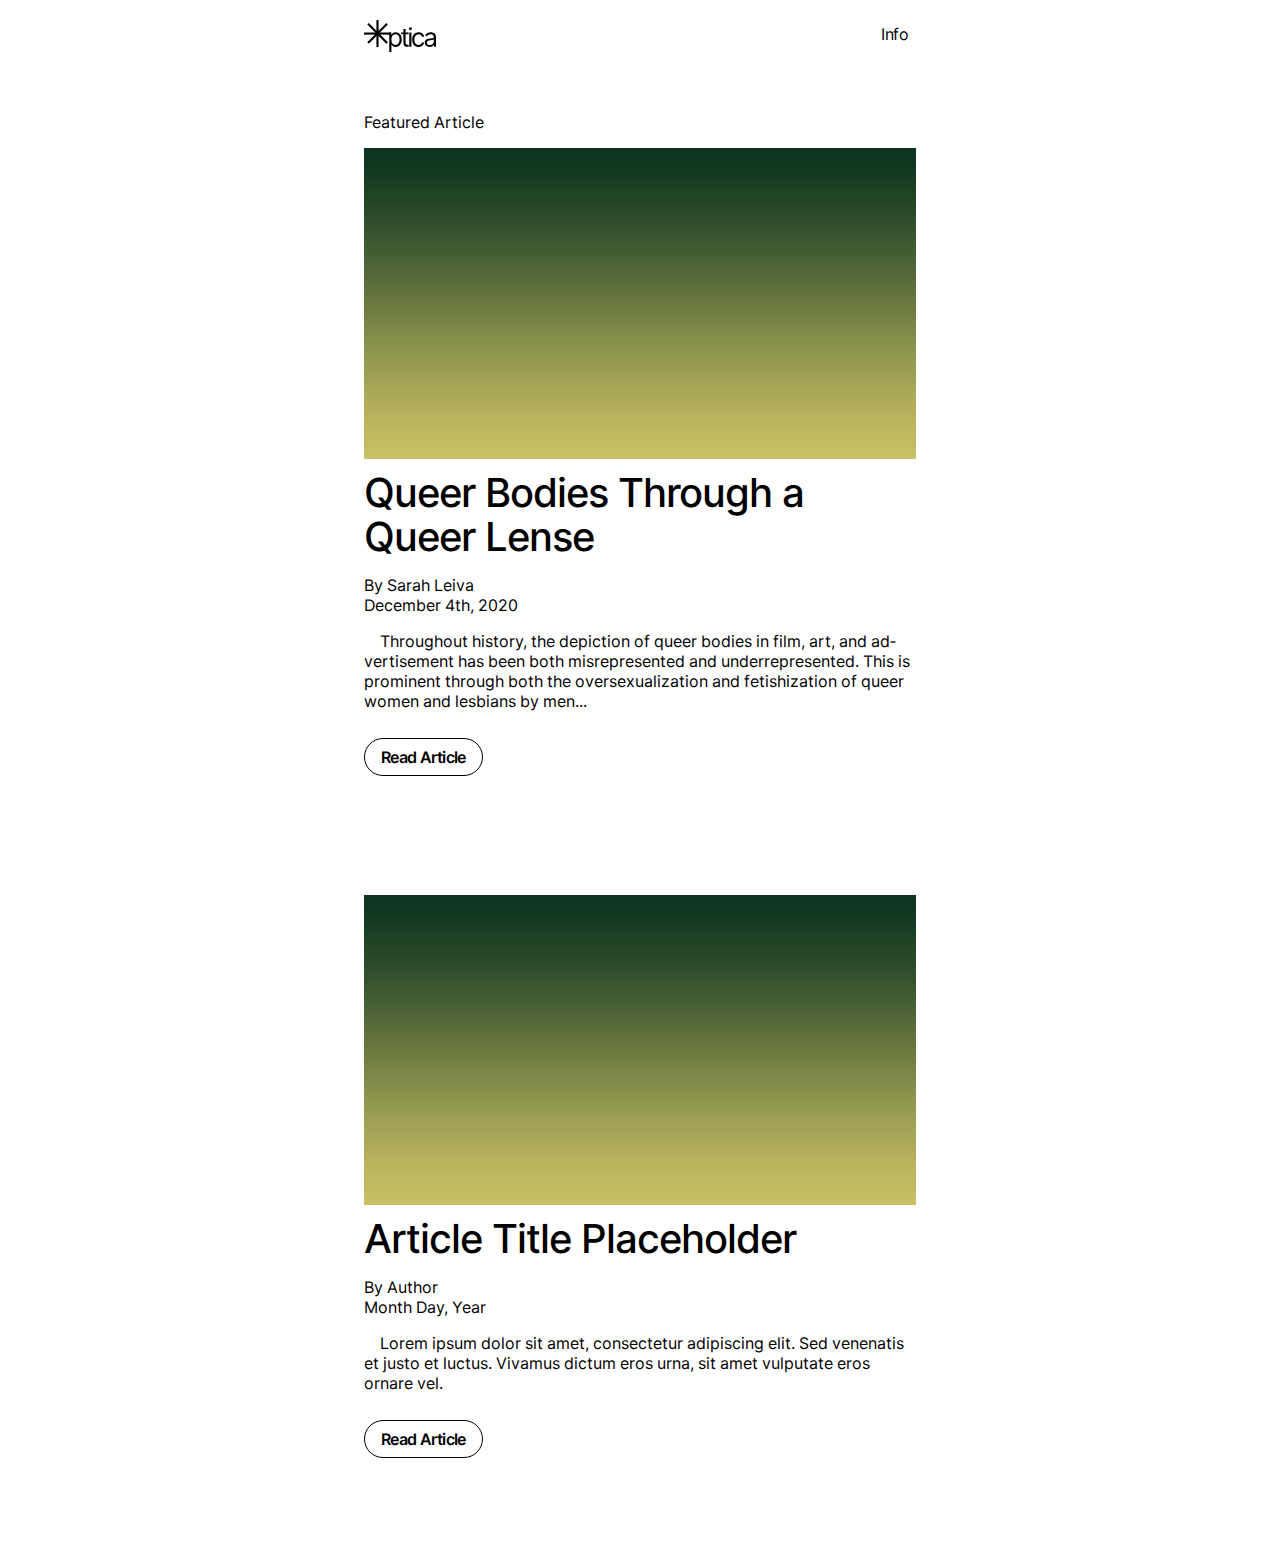
==== index.html @ 5727bd70 "Add files via upload" ====
<!DOCTYPE html>
<html lang="en" dir="ltr">
  <head>
    <meta name="viewport" content="width=device-width, initial-scale=1.0, maximum-scale=1.0, user-scalable=no">
    <title></title>
    <link rel="stylesheet" href="style.css">
  </head>
  <body>
    <center>
    <div class="websiteContainer">
      <div class="websiteBodyContainer">
        <div class="topNaviagationBarContainer">
          <object type="image/svg+xml" data="logos/OpticaLogo.svg" class="logo" onclick="location='index.html'"></object>
          <p class="headerTextButton">Info</p>
        </div>

        <div class="contentPositioning">
          <div class="contentContainer">
            <p class="contentContainerCreator">Featured Article</p>
            <img src="imagePlaceholder.jpg" alt="" class="contentCoverImage">
            <p class="contentContainerTitle">Queer Bodies Through a Queer Lense</p>
            <p class="contentContainerCreator">By Sarah Leiva <br>December 4th, 2020</p>
            <p class="contentContainerDescription">&emsp;Throughout history, the depiction of queer bodies in film, art, and advertisement has been both misrepresented and underrepresented. This is prominent through both the oversexualization and fetishization of queer women and lesbians by men...</p>
            <div class="buttonsContainer">
              <a href='Queer-Bodies-Through-a-Queer-Lense-by-Sarah-Leiva.html' class="buttonUnitContainer">Read Article</a>
            </div>
          </div>
        </div>

        <div class="contentPositioning">
          <div class="contentContainer">
            <img src="imagePlaceholder.jpg" alt="" class="contentCoverImage">
            <p class="contentContainerTitle">Article Title Placeholder</p>
            <p class="contentContainerCreator">By Author <br>Month Day, Year</p>
            <p class="contentContainerDescription">&emsp;Lorem ipsum dolor sit amet, consectetur adipiscing elit. Sed venenatis et justo et luctus. Vivamus dictum eros urna, sit amet vulputate eros ornare vel.</p>
            <div class="buttonsContainer">
              <a href='#' class="buttonUnitContainer">Read Article</a>
            </div>
          </div>
        </div>

    </div>


    </div>
  </body>
</html>
---- style.css ----
@font-face {
  src: url("fonts/Inter-Bold.otf");
  font-family: Inter-Bold;
}

@font-face {
  src: url("fonts/Inter-SemiBold.otf");
  font-family: Inter-SemiBold;
}

@font-face {
  src: url("fonts/Inter-Medium.otf");
  font-family: Inter-Medium;
}

@font-face {
  src: url("fonts/Inter-Regular.otf");
  font-family: Inter-Regular;
}

body {
  margin: 0;
  padding: 0;
}

p {
  -webkit-hyphens: auto;
  -ms-hyphens: auto;
  hyphens: auto;
}

.topNaviagationBarContainer {
  width: 100%;
  position: sticky;
  top: 0px;
  height: 72px;
  background-color: white;

}

.logo {
  padding-top: 20px;
  width: 72px;


}

.headerTextButton {
  cursor: pointer;
  float: right;
  font-family: Inter-Regular;
  font-size: 16px;
  letter-spacing: -0.6px;
  padding-top: 8px;
  padding-right: 8px;
}

.websiteContainer {
  width: 100%;
  max-width: 600px;
  text-align: left;
}

.websiteBodyContainer {
  padding-left: 24px;
  padding-right: 24px;
}

.contentPositioning {
  padding-top: 24px;
  padding-bottom: 64px;
}

.contentContainer {
  height: auto;
  display: block;
}

.contentCoverImage {
  width: 100%;
}

.contentContainerTitle {
  font-family: Inter-Medium;
  font-size: 40px;
  letter-spacing: -1px;
  margin: 0;
  padding-top: 8px;
  line-height: 44px;
}

.contentContainerCreator {
  font-family: Inter-Regular;

}

.contentContainerDescription {
  font-family: Inter-Regular;
  padding-bottom: 20px;

}

.buttonsContainer {
  padding-bottom: 40px;
}

.buttonUnitContainer {
  border: 1px solid black;
  border-radius: 100px;
  padding-left:16px;
  padding-right:16px;
  padding-top: 8px;
  padding-bottom: 8px;
  text-decoration: none;
  font-size: 16px;
  font-family: Inter-Semibold;
  letter-spacing: -0.6px;
  color: black;
  text-align: left;
}

.buttonUnitContainer:hover {
  color: white;
  background-color: black;
}

.articlePageTitle {
  margin: 0;
  font-size: 56px;
  font-family: Inter-Semibold;
  letter-spacing: -3px;
  padding-top: 8px;
  padding-bottom: 8px;
  line-height: 60px;
}

.articlePageAuthor {
  font-family: Inter-Regular;
  padding-bottom: 16px;
}

.articlePageBody {
  font-family: Inter-Regular;
  font-size: 16px;
  line-height: 24px;
  padding-bottom: 64px;
}

@media screen and (max-width: 600px) {
  .contentContainer {
    border-left: 0px solid black;
    border-right: 0px solid black;
  }
}
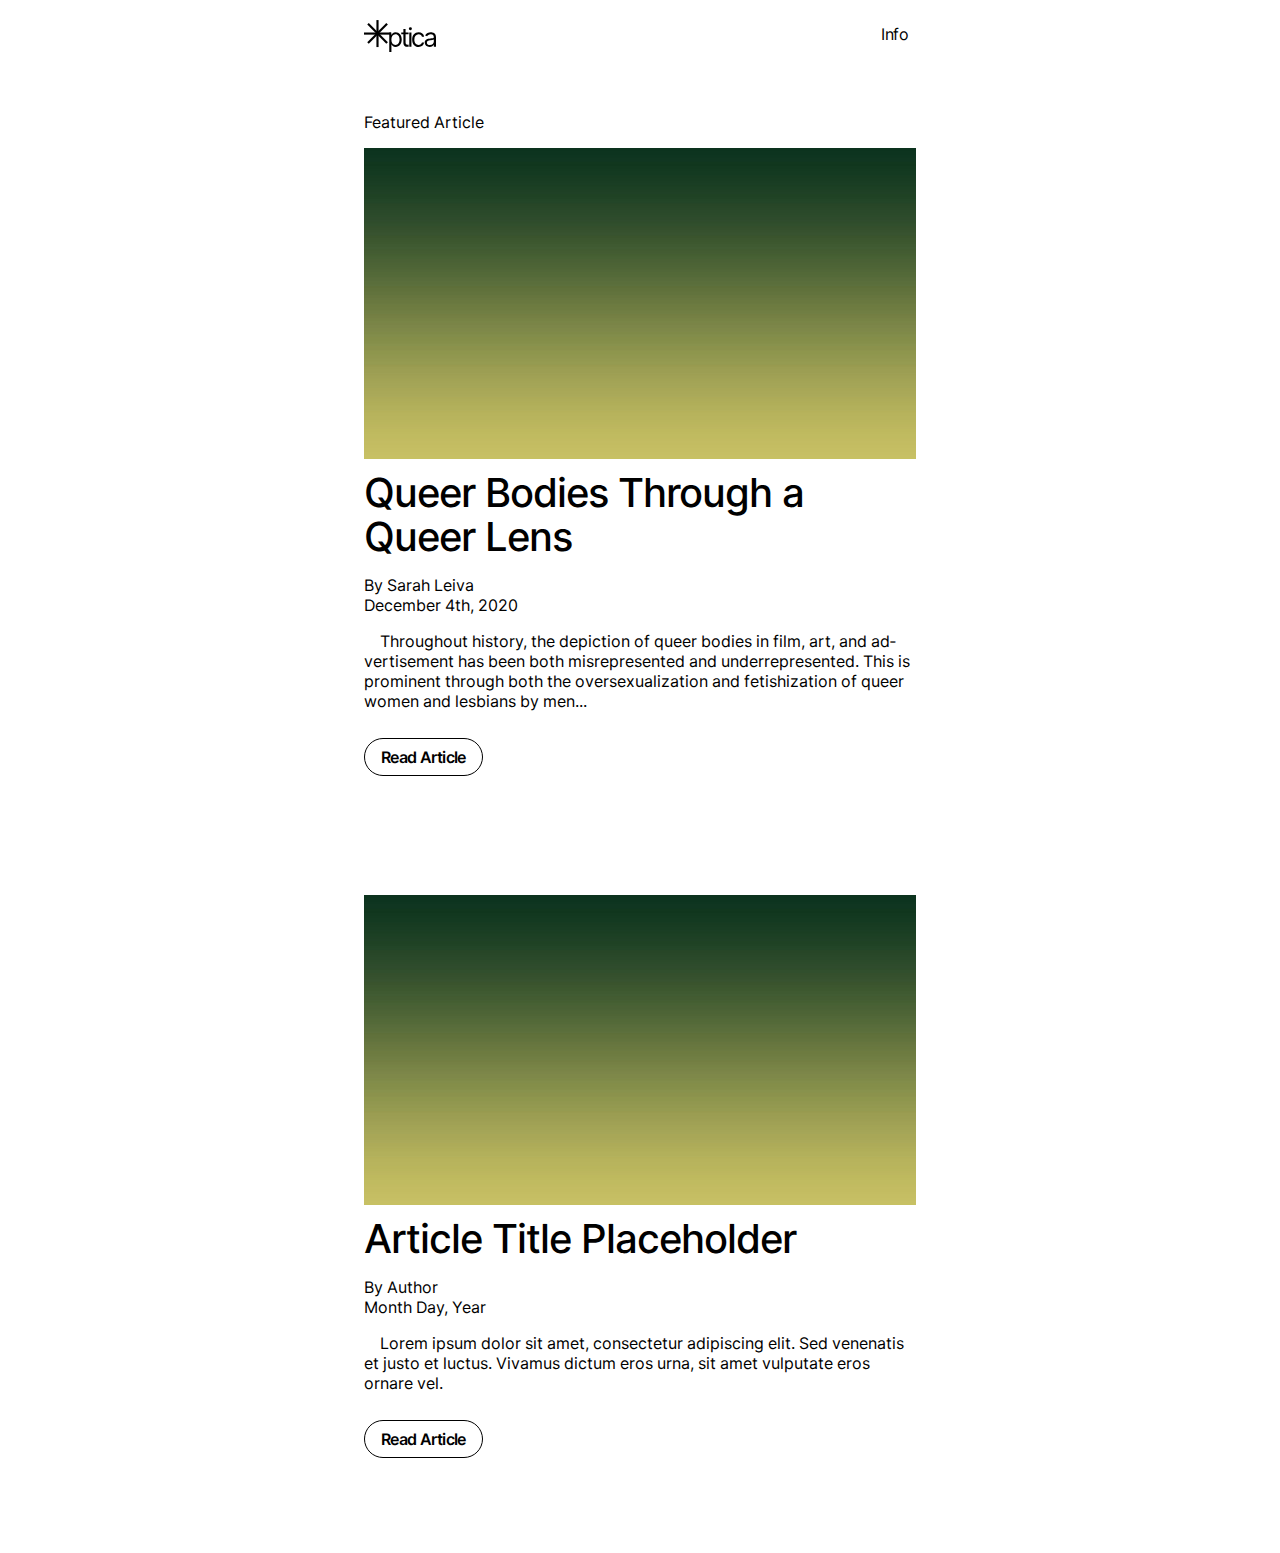
==== commit f94d1f8a: "Add files via upload" ====
--- a/index.html
+++ b/index.html
@@ -18,7 +18,7 @@
           <div class="contentContainer">
             <p class="contentContainerCreator">Featured Article</p>
             <img src="imagePlaceholder.jpg" alt="" class="contentCoverImage">
-            <p class="contentContainerTitle">Queer Bodies Through a Queer Lense</p>
+            <p class="contentContainerTitle">Queer Bodies Through a Queer Lens</p>
             <p class="contentContainerCreator">By Sarah Leiva <br>December 4th, 2020</p>
             <p class="contentContainerDescription">&emsp;Throughout history, the depiction of queer bodies in film, art, and advertisement has been both misrepresented and underrepresented. This is prominent through both the oversexualization and fetishization of queer women and lesbians by men...</p>
             <div class="buttonsContainer">
--- a/style.css
+++ b/style.css
@@ -127,7 +127,7 @@
 .articlePageTitle {
   margin: 0;
   font-size: 56px;
-  font-family: Inter-Semibold;
+  font-family: Inter-Medium;
   letter-spacing: -3px;
   padding-top: 8px;
   padding-bottom: 8px;
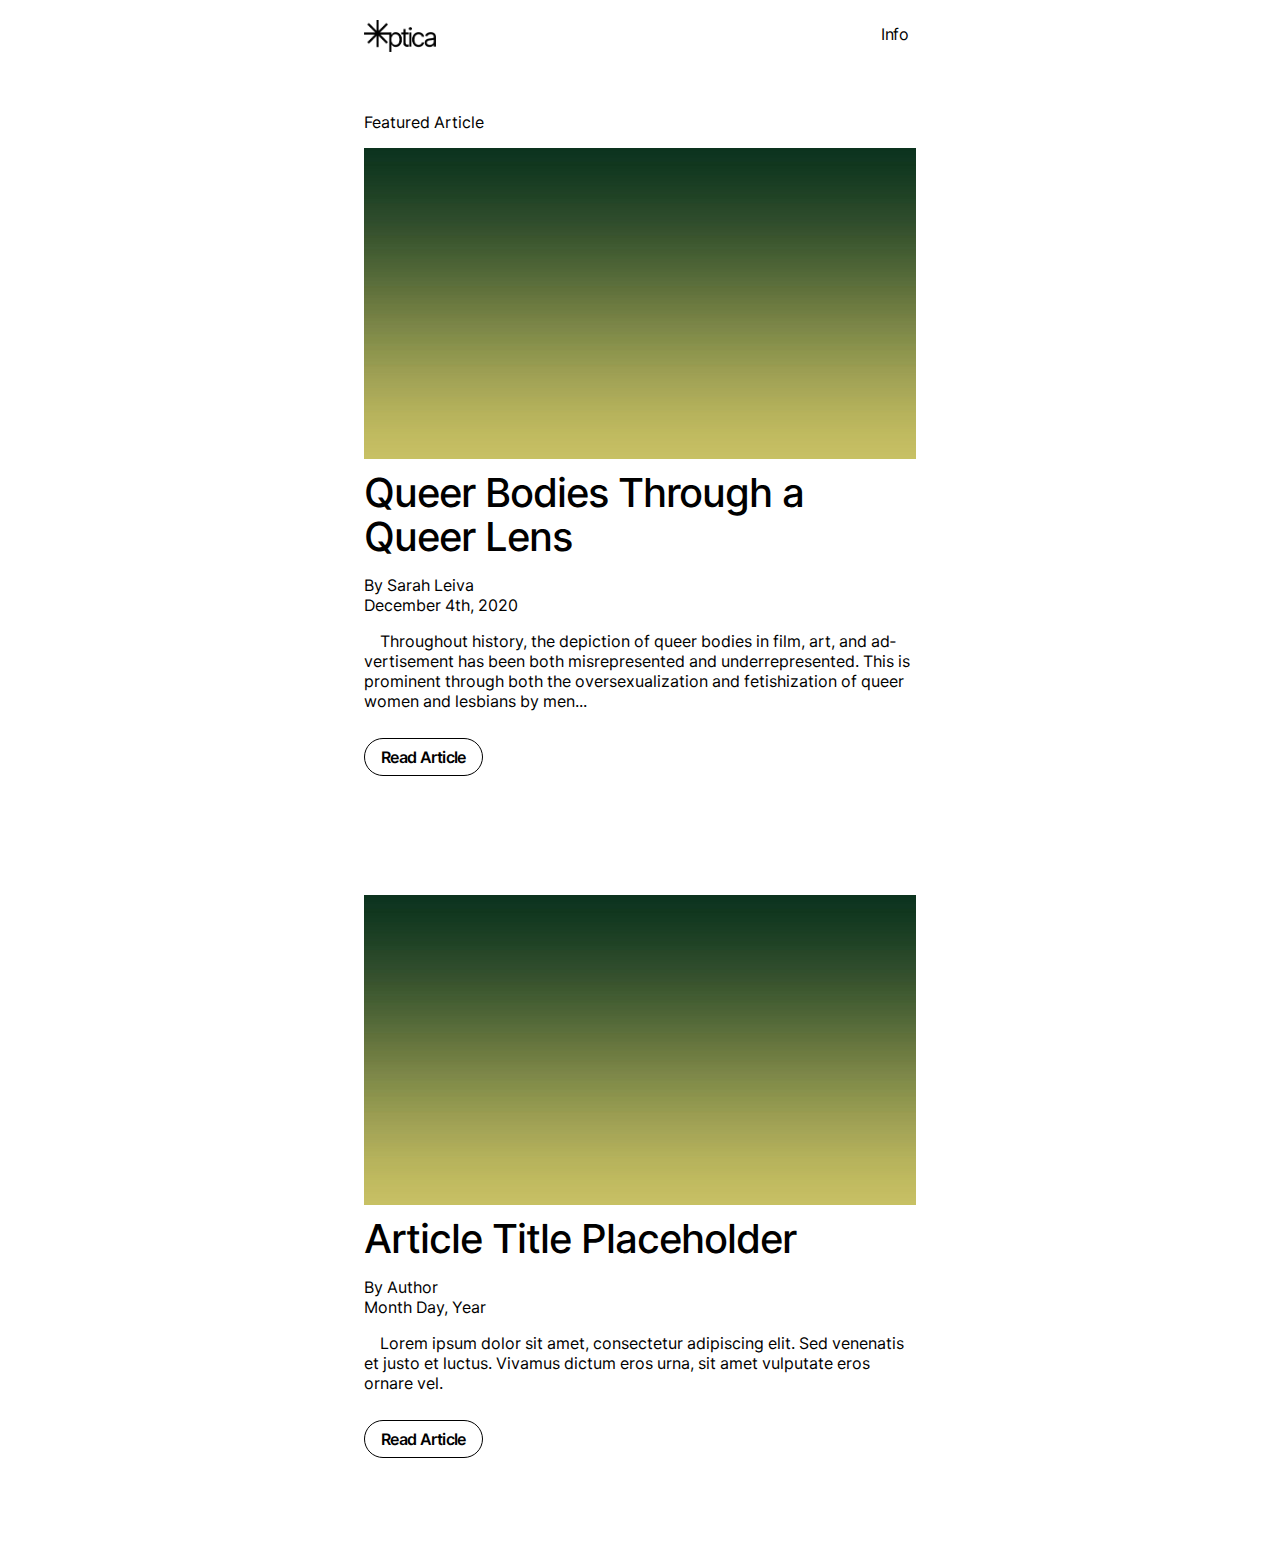
==== commit 3a1bebcd: "Add files via upload" ====
--- a/index.html
+++ b/index.html
@@ -10,7 +10,7 @@
     <div class="websiteContainer">
       <div class="websiteBodyContainer">
         <div class="topNaviagationBarContainer">
-          <object type="image/svg+xml" data="logos/OpticaLogo.svg" class="logo" onclick="location='index.html'"></object>
+          <img src="logos/OpticaLogo.png" alt="" class="logo" onclick="location='index.html'">
           <p class="headerTextButton">Info</p>
         </div>
 
--- a/style.css
+++ b/style.css
@@ -41,7 +41,7 @@
 .logo {
   padding-top: 20px;
   width: 72px;
-
+  cursor: pointer;
 
 }
 
@@ -53,6 +53,7 @@
   letter-spacing: -0.6px;
   padding-top: 8px;
   padding-right: 8px;
+  display: inline-block;
 }
 
 .websiteContainer {
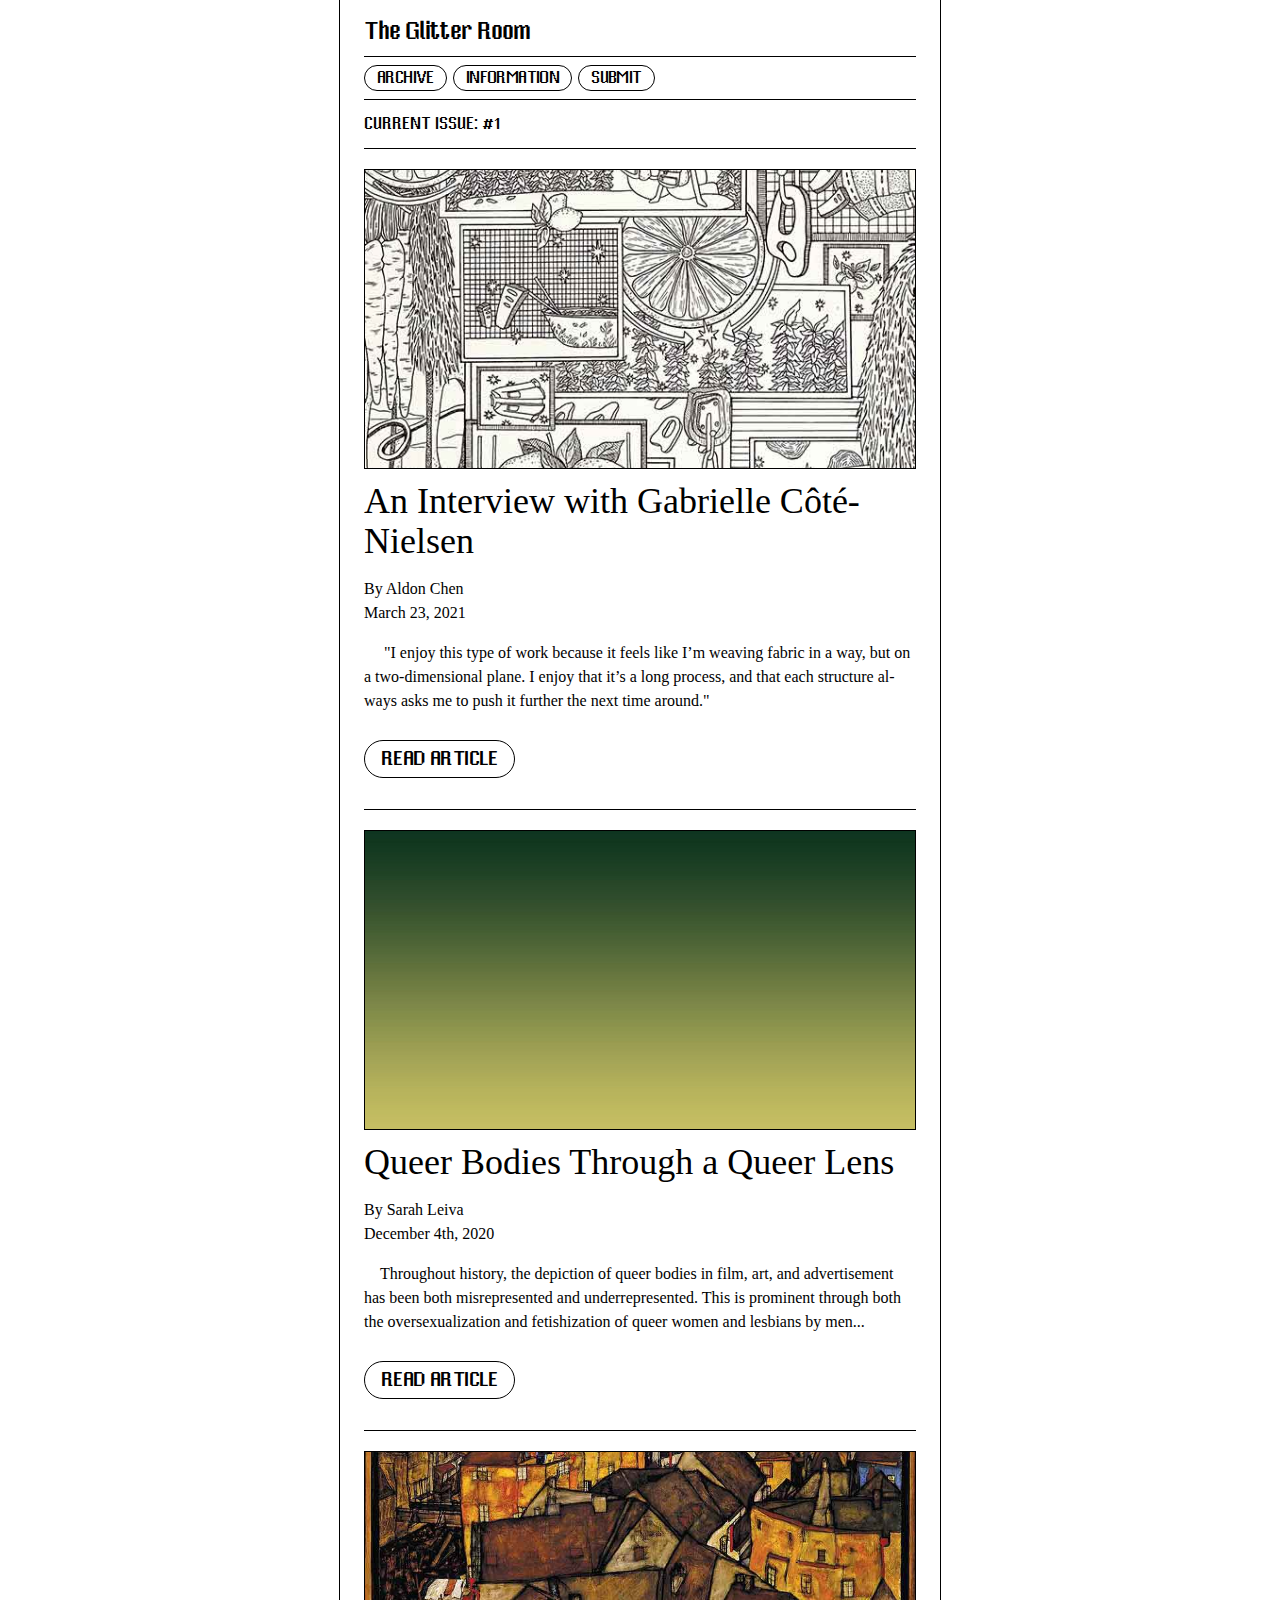
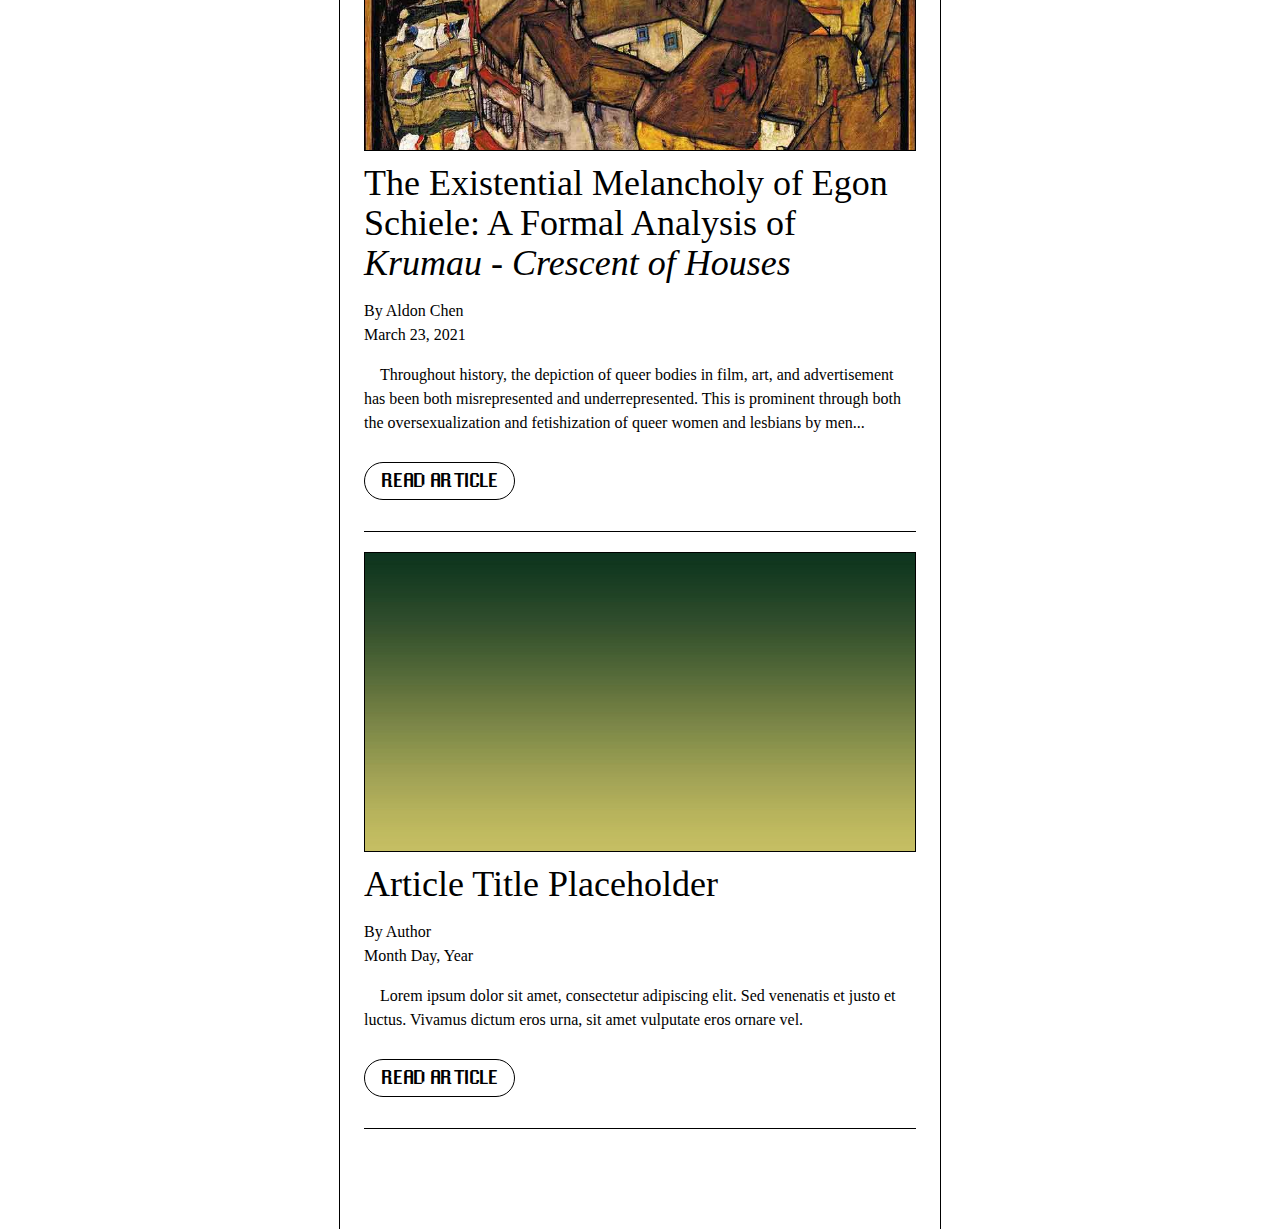
==== commit 8d30e113: "Add files via upload" ====
--- a/index.html
+++ b/index.html
@@ -9,35 +9,66 @@
     <center>
     <div class="websiteContainer">
       <div class="websiteBodyContainer">
-        <div class="topNaviagationBarContainer">
-          <img src="logos/OpticaLogo.png" alt="" class="logo" onclick="location='index.html'">
-          <p class="headerTextButton">Info</p>
+        <div class="topHeaderBarContainer">
+          <a class="logoLetterType" href="index.html">The Glitter Room</a>
+        </div>
+        <div class="topNavigationBarContainer">
+              <a class="topNavigationTextButton" href="index.html">ARCHIVE</a>
+              <a class="topNavigationTextButton" href="index.html">INFORMATION</a>
+              <a class="topNavigationTextButton" href="index.html">SUBMIT</a>
         </div>
 
         <div class="contentPositioning">
+          <div class="topIssueIndicator">
+            <p>CURRENT ISSUE: #1</p>
+          </div>
+
           <div class="contentContainer">
-            <p class="contentContainerCreator">Featured Article</p>
+            <img src="Issues/1/Aldon Chen, Interview with Gabrielle Cote Nielson/cover.jpg" alt="" class="contentCoverImage">
+            <p class="contentContainerTitle">An Interview with Gabrielle Côté-Nielsen</p>
+            <p class="contentContainerCreator">By Aldon Chen<br>March 23, 2021</p>
+            <p class="contentContainerDescription">
+              &emsp;
+              "I enjoy this type of work
+because it feels like I’m weaving fabric in a way, but on a two-dimensional plane. I
+enjoy that it’s a long process, and that each structure always asks me to push it
+further the next time around."
+
+            </p>
+            <div class="buttonsContainer">
+              <a href='Queer-Bodies-Through-a-Queer-Lense-by-Sarah-Leiva.html' class="buttonUnitContainer">READ ARTICLE</a>
+            </div>
+          </div>
+
+          <div class="contentContainer">
             <img src="imagePlaceholder.jpg" alt="" class="contentCoverImage">
             <p class="contentContainerTitle">Queer Bodies Through a Queer Lens</p>
             <p class="contentContainerCreator">By Sarah Leiva <br>December 4th, 2020</p>
             <p class="contentContainerDescription">&emsp;Throughout history, the depiction of queer bodies in film, art, and advertisement has been both misrepresented and underrepresented. This is prominent through both the oversexualization and fetishization of queer women and lesbians by men...</p>
             <div class="buttonsContainer">
-              <a href='Queer-Bodies-Through-a-Queer-Lense-by-Sarah-Leiva.html' class="buttonUnitContainer">Read Article</a>
+              <a href='Queer-Bodies-Through-a-Queer-Lense-by-Sarah-Leiva.html' class="buttonUnitContainer">READ ARTICLE</a>
             </div>
           </div>
-        </div>
 
-        <div class="contentPositioning">
+          <div class="contentContainer">
+            <img src="Issues/1/Aldon Chen, The Existential Melanchoy of Egon Schiele/cover.jpg" alt="" class="contentCoverImage">
+            <p class="contentContainerTitle">The Existential Melancholy of Egon Schiele: A Formal Analysis of <i>Krumau - Crescent of Houses</i></p>
+            <p class="contentContainerCreator">By Aldon Chen<br>March 23, 2021</p>
+            <p class="contentContainerDescription">&emsp;Throughout history, the depiction of queer bodies in film, art, and advertisement has been both misrepresented and underrepresented. This is prominent through both the oversexualization and fetishization of queer women and lesbians by men...</p>
+            <div class="buttonsContainer">
+              <a href='Queer-Bodies-Through-a-Queer-Lense-by-Sarah-Leiva.html' class="buttonUnitContainer">READ ARTICLE</a>
+            </div>
+          </div>
+
           <div class="contentContainer">
             <img src="imagePlaceholder.jpg" alt="" class="contentCoverImage">
             <p class="contentContainerTitle">Article Title Placeholder</p>
             <p class="contentContainerCreator">By Author <br>Month Day, Year</p>
             <p class="contentContainerDescription">&emsp;Lorem ipsum dolor sit amet, consectetur adipiscing elit. Sed venenatis et justo et luctus. Vivamus dictum eros urna, sit amet vulputate eros ornare vel.</p>
             <div class="buttonsContainer">
-              <a href='#' class="buttonUnitContainer">Read Article</a>
+              <a href='#' class="buttonUnitContainer">READ ARTICLE</a>
             </div>
           </div>
-        </div>
 
     </div>
 
--- a/style.css
+++ b/style.css
@@ -16,6 +16,21 @@
 @font-face {
   src: url("fonts/Inter-Regular.otf");
   font-family: Inter-Regular;
+}
+
+@font-face {
+  src: url("fonts/Inter-Light.otf");
+  font-family: Inter-Light;
+}
+
+@font-face {
+  src: url("fonts/Mister Pixel Regular.otf");
+  font-family: MisterPixel
+}
+
+@font-face {
+  src: url("fonts/LiberationSerif-Regular");
+  font-family: LiberationSerif-Regular;
 }
 
 body {
@@ -29,37 +44,83 @@
   hyphens: auto;
 }
 
-.topNaviagationBarContainer {
+.topHeaderBarContainer {
   width: 100%;
   position: sticky;
   top: 0px;
-  height: 72px;
+  height: 56px;
   background-color: white;
-
-}
-
-.logo {
+  border-bottom: 1px solid black;
+  z-index: 2;
+}
+
+.topNavigationBarContainer {
+  width: 100%;
+  position: sticky;
+  top: 57px;
+  height: auto;
+  background-color: white;
+  border-bottom: 1px solid black;
+  z-index: 2;
+}
+
+.topIssueIndicator {
+  width: 100%;
+  position: sticky;
+  top: 57px;
+  height: 32px;
+  background-color: white;
+  border-bottom: 1px solid black;
+  font-family: MisterPixel;
+  z-index: 1;
+}
+
+
+.logoLetterType {
+  display: block;
+  position: static;
+  font-family: MisterPixel;
+  font-size: 24px;
+  letter-spacing: -1px;
   padding-top: 20px;
-  width: 72px;
+  width: auto;
   cursor: pointer;
-
-}
-
-.headerTextButton {
+  color: black;
+  text-decoration: none;
+
+}
+
+
+.topNavigationTextButton {
+  margin-top: 8px;
+  margin-bottom: 8px;
+  margin-right: 2px;
   cursor: pointer;
-  float: right;
-  font-family: Inter-Regular;
+  font-family: MisterPixel;
   font-size: 16px;
   letter-spacing: -0.6px;
-  padding-top: 8px;
-  padding-right: 8px;
+  padding-left: 12px;
+  padding-right: 12px;
+  padding-top: 4px;
+  padding-bottom: 4px;
   display: inline-block;
+  color: black;
+  border: 1px solid black;
+  border-radius: 100px;
+  text-decoration: none;
+}
+
+.topNavigationTextButton:hover {
+  color: white;
+  background-color: black;
 }
 
 .websiteContainer {
   width: 100%;
   max-width: 600px;
   text-align: left;
+  border-left: 1px solid black;
+  border-right: 1px solid black;
 }
 
 .websiteBodyContainer {
@@ -68,36 +129,45 @@
 }
 
 .contentPositioning {
-  padding-top: 24px;
-  padding-bottom: 64px;
+  padding-bottom: 100px;
 }
 
 .contentContainer {
+  padding-top: 20px;
   height: auto;
   display: block;
+  border-bottom: 1px solid black;
 }
 
 .contentCoverImage {
   width: 100%;
+  object-fit: cover;
+  height: 300px;
+  box-sizing: border-box;
+    -moz-box-sizing: border-box;
+    -webkit-box-sizing: border-box;
+    border: 1px solid black;
 }
 
 .contentContainerTitle {
-  font-family: Inter-Medium;
-  font-size: 40px;
-  letter-spacing: -1px;
+  font-family: LiberationSerif-Regular;
+  font-size: 36px;
+  letter-spacing: 0px;
   margin: 0;
   padding-top: 8px;
-  line-height: 44px;
+  line-height: 40px;
 }
 
 .contentContainerCreator {
-  font-family: Inter-Regular;
+  font-family: LiberationSerif-Regular;
+  line-height: 24px;
 
 }
 
 .contentContainerDescription {
-  font-family: Inter-Regular;
+  font-family: LiberationSerif-Regular;
   padding-bottom: 20px;
+  line-height: 24px;
 
 }
 
@@ -113,8 +183,8 @@
   padding-top: 8px;
   padding-bottom: 8px;
   text-decoration: none;
-  font-size: 16px;
-  font-family: Inter-Semibold;
+  font-size: 20px;
+  font-family: MisterPixel;
   letter-spacing: -0.6px;
   color: black;
   text-align: left;
@@ -128,26 +198,41 @@
 .articlePageTitle {
   margin: 0;
   font-size: 56px;
-  font-family: Inter-Medium;
-  letter-spacing: -3px;
+  font-family: LiberationSerif-Regular;
+  letter-spacing: 0px;
   padding-top: 8px;
   padding-bottom: 8px;
   line-height: 60px;
 }
 
 .articlePageAuthor {
-  font-family: Inter-Regular;
+  font-family: LiberationSerif-Regular;
   padding-bottom: 16px;
 }
 
 .articlePageBody {
-  font-family: Inter-Regular;
+  font-family: LiberationSerif-Regular;
   font-size: 16px;
   line-height: 24px;
   padding-bottom: 64px;
 }
 
+.informationHeader {
+  font-family: MisterPixel;
+  font-size: 36px;
+}
+
+.informationBody {
+  font-size: 18px;
+}
+
+
 @media screen and (max-width: 600px) {
+  .websiteContainer {
+    border-left: 0px solid black;
+    border-right: 0px solid black;
+  }
+
   .contentContainer {
     border-left: 0px solid black;
     border-right: 0px solid black;
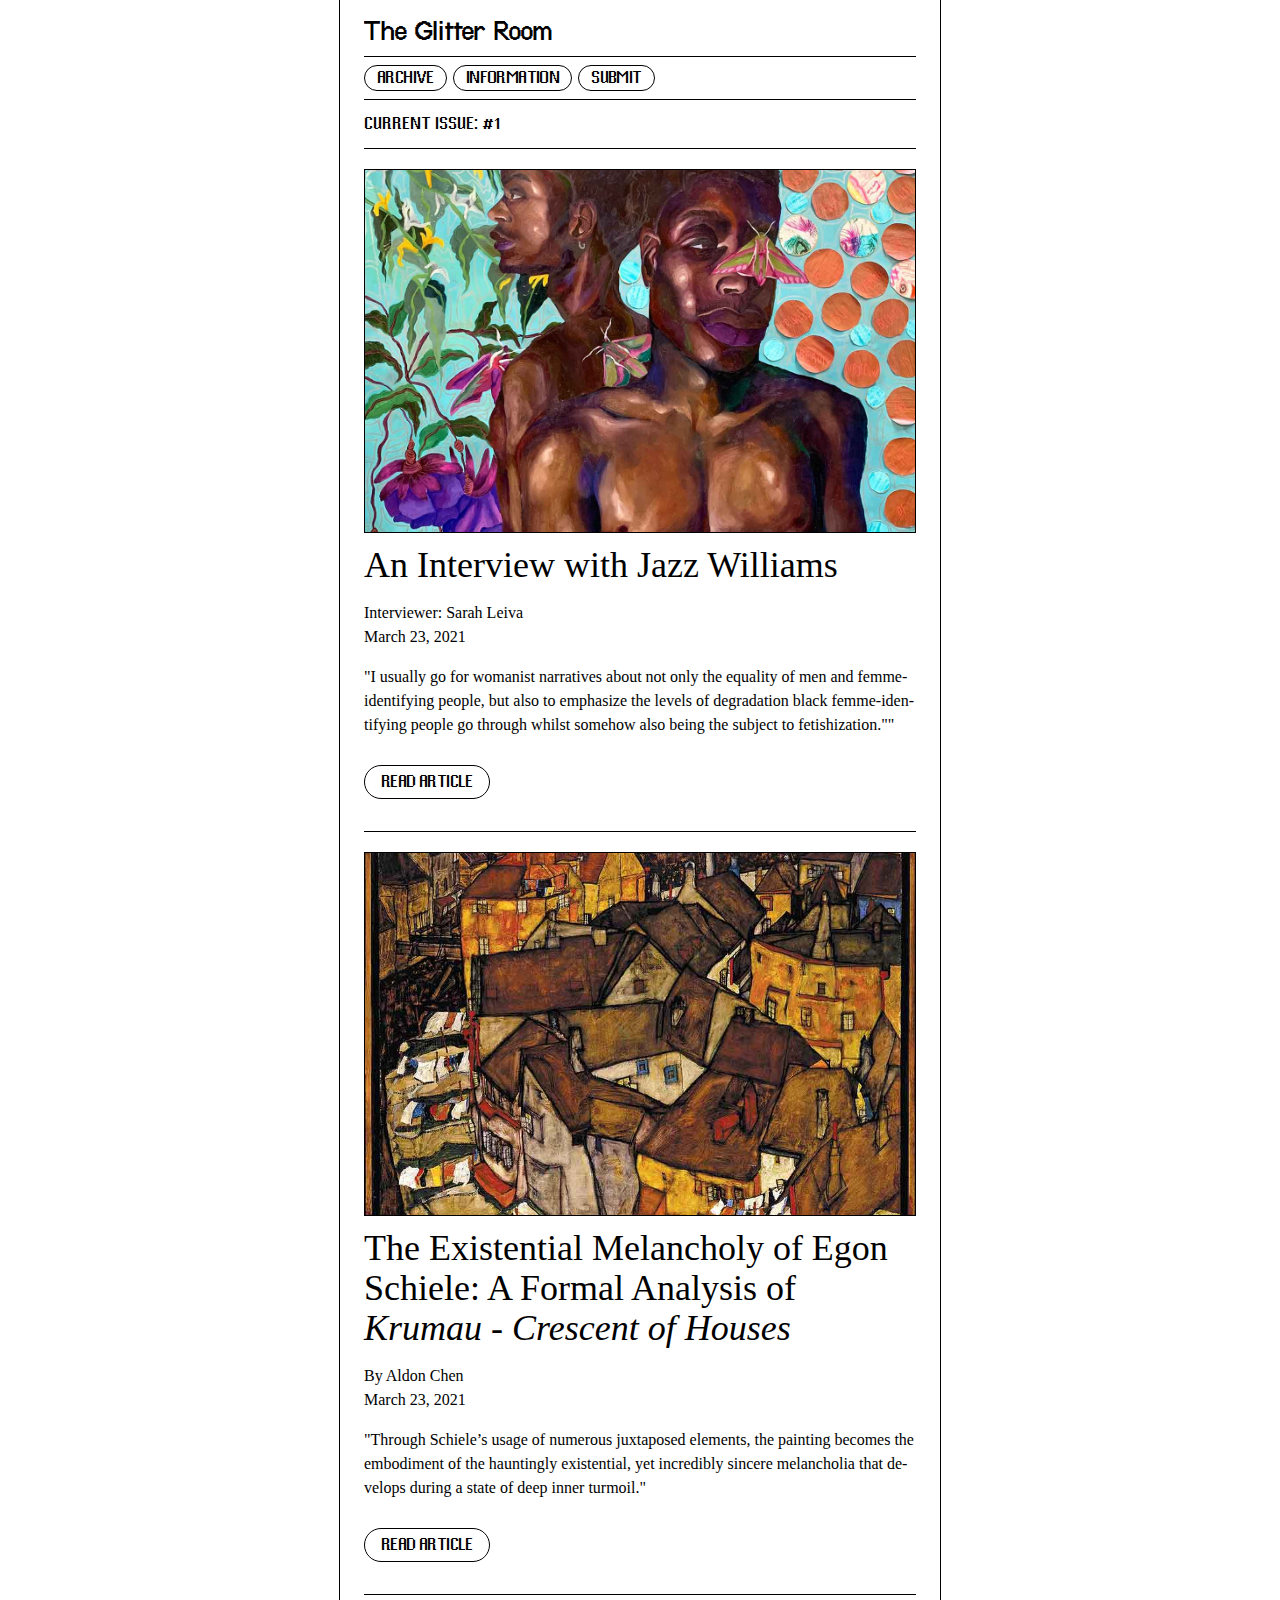
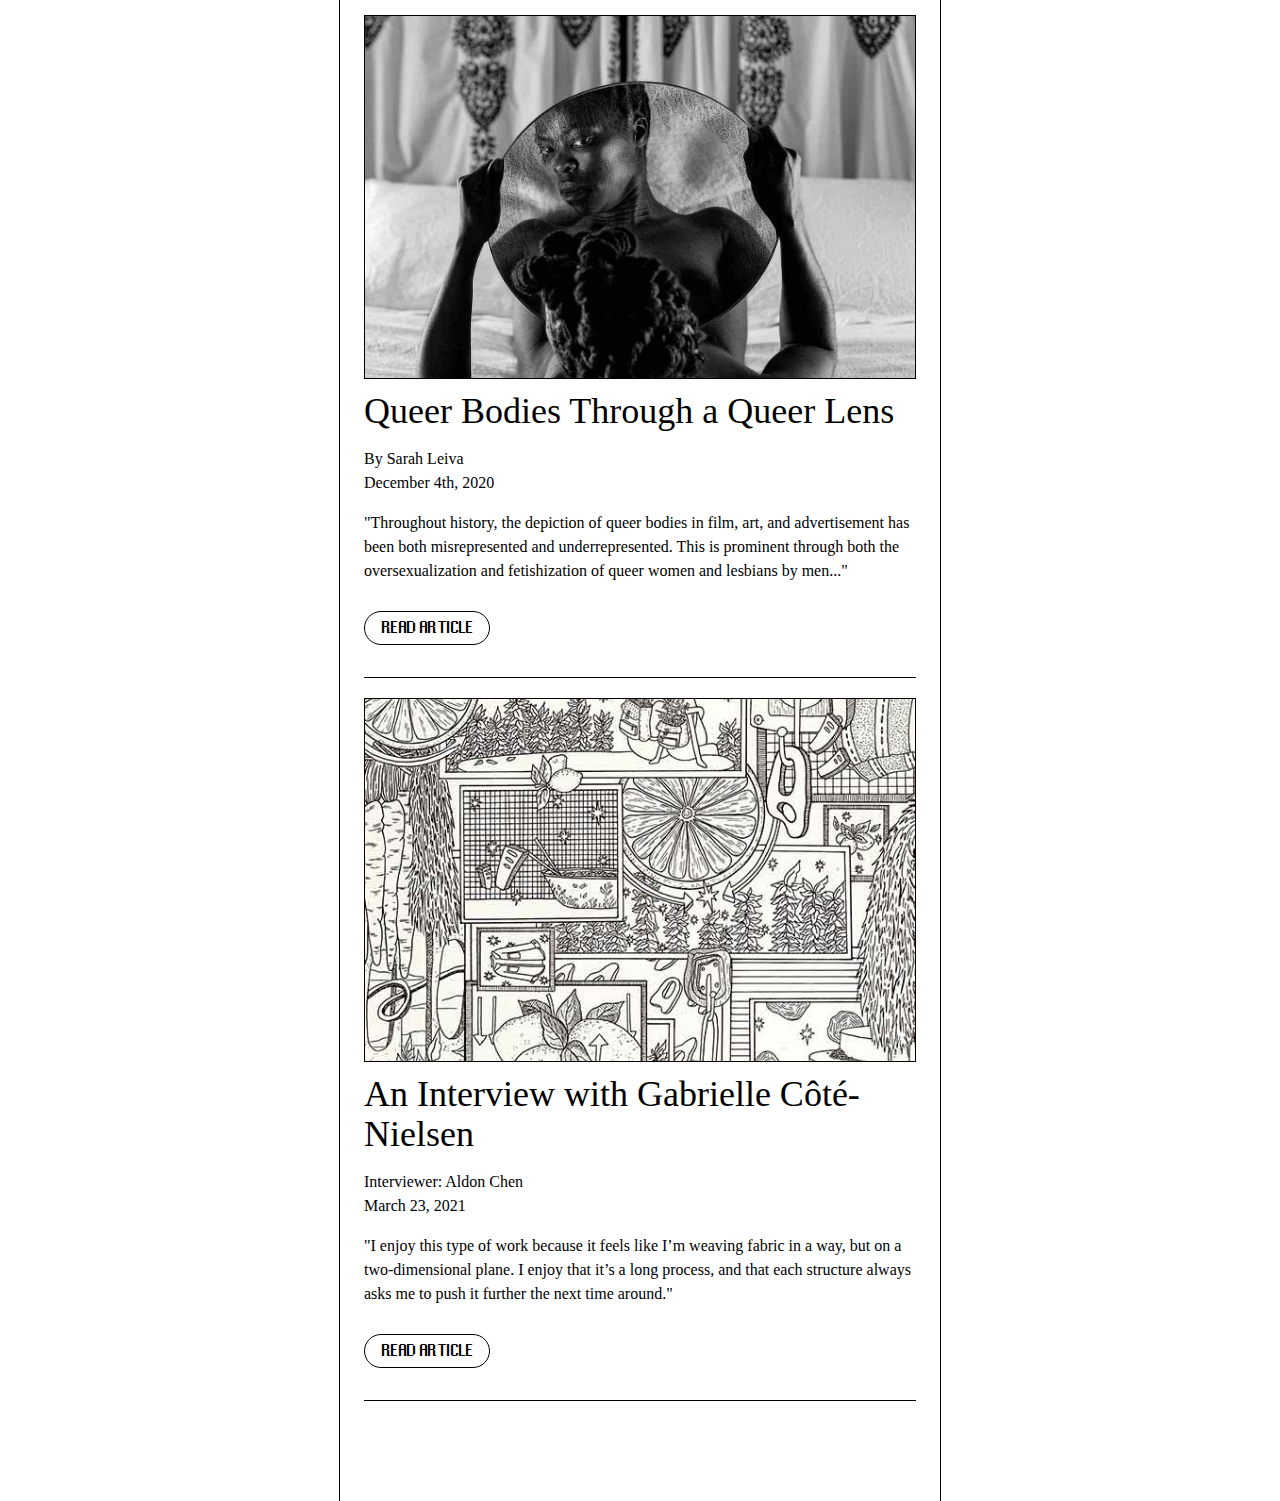
==== commit 7dba532c: "Add files via upload" ====
--- a/index.html
+++ b/index.html
@@ -24,11 +24,44 @@
           </div>
 
           <div class="contentContainer">
-            <img src="Issues/1/Aldon Chen, Interview with Gabrielle Cote Nielson/cover.jpg" alt="" class="contentCoverImage">
+            <img src="An Interview with Jazz Williams/2.jpg" alt="" class="contentCoverImage">
+            <p class="contentContainerTitle">An Interview with Jazz Williams</p>
+            <p class="contentContainerCreator">Interviewer: Sarah Leiva<br>March 23, 2021</p>
+            <p class="contentContainerDescription">
+              "I usually go for womanist narratives about not only the equality of men and femme-identifying people, but also to emphasize the levels of degradation black femme-identifying people go through whilst somehow also being the subject to fetishization.""
+
+            </p>
+            <div class="buttonsContainer">
+              <a href='An Interview with Jazz Williams.html' class="buttonUnitContainer">READ ARTICLE</a>
+            </div>
+          </div>
+
+          <div class="contentContainer">
+            <img src="The Existential Melancholy of Egon Schiele/Egon Schiele.jpg" alt="" class="contentCoverImage">
+            <p class="contentContainerTitle">The Existential Melancholy of Egon Schiele: A Formal Analysis of <i>Krumau - Crescent of Houses</i></p>
+            <p class="contentContainerCreator">By Aldon Chen<br>March 23, 2021</p>
+            <p class="contentContainerDescription">"Through Schiele’s usage of numerous juxtaposed elements, the painting becomes the embodiment of the hauntingly existential, yet incredibly sincere melancholia that develops during a state of deep inner turmoil."</p>
+            <div class="buttonsContainer">
+              <a href='The Existential Melancholy of Egon Schiele.html' class="buttonUnitContainer">READ ARTICLE</a>
+            </div>
+          </div>
+
+
+          <div class="contentContainer">
+            <img src="Queer Bodies Through a Queer Lens/Zanele Muholi.jpg" alt="" class="contentCoverImage">
+            <p class="contentContainerTitle">Queer Bodies Through a Queer Lens</p>
+            <p class="contentContainerCreator">By Sarah Leiva <br>December 4th, 2020</p>
+            <p class="contentContainerDescription">"Throughout history, the depiction of queer bodies in film, art, and advertisement has been both misrepresented and underrepresented. This is prominent through both the oversexualization and fetishization of queer women and lesbians by men..."</p>
+            <div class="buttonsContainer">
+              <a href='Queer-Bodies-Through-a-Queer-Lense-by-Sarah-Leiva.html' class="buttonUnitContainer">READ ARTICLE</a>
+            </div>
+          </div>
+
+          <div class="contentContainer">
+            <img src="An Interview with Gabrielle Cote-Nielsen/cover.jpg" alt="" class="contentCoverImage">
             <p class="contentContainerTitle">An Interview with Gabrielle Côté-Nielsen</p>
-            <p class="contentContainerCreator">By Aldon Chen<br>March 23, 2021</p>
+            <p class="contentContainerCreator">Interviewer: Aldon Chen<br>March 23, 2021</p>
             <p class="contentContainerDescription">
-              &emsp;
               "I enjoy this type of work
 because it feels like I’m weaving fabric in a way, but on a two-dimensional plane. I
 enjoy that it’s a long process, and that each structure always asks me to push it
@@ -36,37 +69,7 @@
 
             </p>
             <div class="buttonsContainer">
-              <a href='Queer-Bodies-Through-a-Queer-Lense-by-Sarah-Leiva.html' class="buttonUnitContainer">READ ARTICLE</a>
-            </div>
-          </div>
-
-          <div class="contentContainer">
-            <img src="imagePlaceholder.jpg" alt="" class="contentCoverImage">
-            <p class="contentContainerTitle">Queer Bodies Through a Queer Lens</p>
-            <p class="contentContainerCreator">By Sarah Leiva <br>December 4th, 2020</p>
-            <p class="contentContainerDescription">&emsp;Throughout history, the depiction of queer bodies in film, art, and advertisement has been both misrepresented and underrepresented. This is prominent through both the oversexualization and fetishization of queer women and lesbians by men...</p>
-            <div class="buttonsContainer">
-              <a href='Queer-Bodies-Through-a-Queer-Lense-by-Sarah-Leiva.html' class="buttonUnitContainer">READ ARTICLE</a>
-            </div>
-          </div>
-
-          <div class="contentContainer">
-            <img src="Issues/1/Aldon Chen, The Existential Melanchoy of Egon Schiele/cover.jpg" alt="" class="contentCoverImage">
-            <p class="contentContainerTitle">The Existential Melancholy of Egon Schiele: A Formal Analysis of <i>Krumau - Crescent of Houses</i></p>
-            <p class="contentContainerCreator">By Aldon Chen<br>March 23, 2021</p>
-            <p class="contentContainerDescription">&emsp;Throughout history, the depiction of queer bodies in film, art, and advertisement has been both misrepresented and underrepresented. This is prominent through both the oversexualization and fetishization of queer women and lesbians by men...</p>
-            <div class="buttonsContainer">
-              <a href='Queer-Bodies-Through-a-Queer-Lense-by-Sarah-Leiva.html' class="buttonUnitContainer">READ ARTICLE</a>
-            </div>
-          </div>
-
-          <div class="contentContainer">
-            <img src="imagePlaceholder.jpg" alt="" class="contentCoverImage">
-            <p class="contentContainerTitle">Article Title Placeholder</p>
-            <p class="contentContainerCreator">By Author <br>Month Day, Year</p>
-            <p class="contentContainerDescription">&emsp;Lorem ipsum dolor sit amet, consectetur adipiscing elit. Sed venenatis et justo et luctus. Vivamus dictum eros urna, sit amet vulputate eros ornare vel.</p>
-            <div class="buttonsContainer">
-              <a href='#' class="buttonUnitContainer">READ ARTICLE</a>
+              <a href='An-Interview-with-Gabriel_Cote_Nielson.html' class="buttonUnitContainer">READ ARTICLE</a>
             </div>
           </div>
 
--- a/style.css
+++ b/style.css
@@ -1,31 +1,11 @@
 @font-face {
-  src: url("fonts/Inter-Bold.otf");
-  font-family: Inter-Bold;
-}
-
-@font-face {
-  src: url("fonts/Inter-SemiBold.otf");
-  font-family: Inter-SemiBold;
-}
-
-@font-face {
-  src: url("fonts/Inter-Medium.otf");
-  font-family: Inter-Medium;
-}
-
-@font-face {
-  src: url("fonts/Inter-Regular.otf");
-  font-family: Inter-Regular;
-}
-
-@font-face {
-  src: url("fonts/Inter-Light.otf");
-  font-family: Inter-Light;
+  src: url("fonts/terminal-grotesque.ttf");
+  font-family: Terminal-Grotesque;
 }
 
 @font-face {
   src: url("fonts/Mister Pixel Regular.otf");
-  font-family: MisterPixel
+  font-family: MisterPixel;
 }
 
 @font-face {
@@ -79,10 +59,10 @@
 .logoLetterType {
   display: block;
   position: static;
-  font-family: MisterPixel;
-  font-size: 24px;
+  font-family: Terminal-Grotesque;
+  font-size: 30px;
   letter-spacing: -1px;
-  padding-top: 20px;
+  padding-top: 16px;
   width: auto;
   cursor: pointer;
   color: black;
@@ -142,7 +122,7 @@
 .contentCoverImage {
   width: 100%;
   object-fit: cover;
-  height: 300px;
+  height: 364px;
   box-sizing: border-box;
     -moz-box-sizing: border-box;
     -webkit-box-sizing: border-box;
@@ -183,7 +163,7 @@
   padding-top: 8px;
   padding-bottom: 8px;
   text-decoration: none;
-  font-size: 20px;
+  font-size: 16px;
   font-family: MisterPixel;
   letter-spacing: -0.6px;
   color: black;
@@ -197,12 +177,12 @@
 
 .articlePageTitle {
   margin: 0;
-  font-size: 56px;
+  font-size: 48px;
   font-family: LiberationSerif-Regular;
   letter-spacing: 0px;
   padding-top: 8px;
   padding-bottom: 8px;
-  line-height: 60px;
+  line-height: 52px;
 }
 
 .articlePageAuthor {
@@ -215,6 +195,32 @@
   font-size: 16px;
   line-height: 24px;
   padding-bottom: 64px;
+}
+
+.articleImagePosition {
+  padding-top: 0px;
+}
+
+.articleImage {
+  width: 100%;
+  box-sizing: border-box;
+    -moz-box-sizing: border-box;
+    -webkit-box-sizing: border-box;
+    border: 1px solid black;
+}
+
+.articleImageAlt {
+  width: 100%;
+  object-fit: contain;
+  height: 400px;
+  background-color: black;
+  padding-top: 16px;
+  padding-bottom: 16px;
+  box-sizing: border-box;
+    -moz-box-sizing: border-box;
+    -webkit-box-sizing: border-box;
+    border: 1px solid black;
+
 }
 
 .informationHeader {
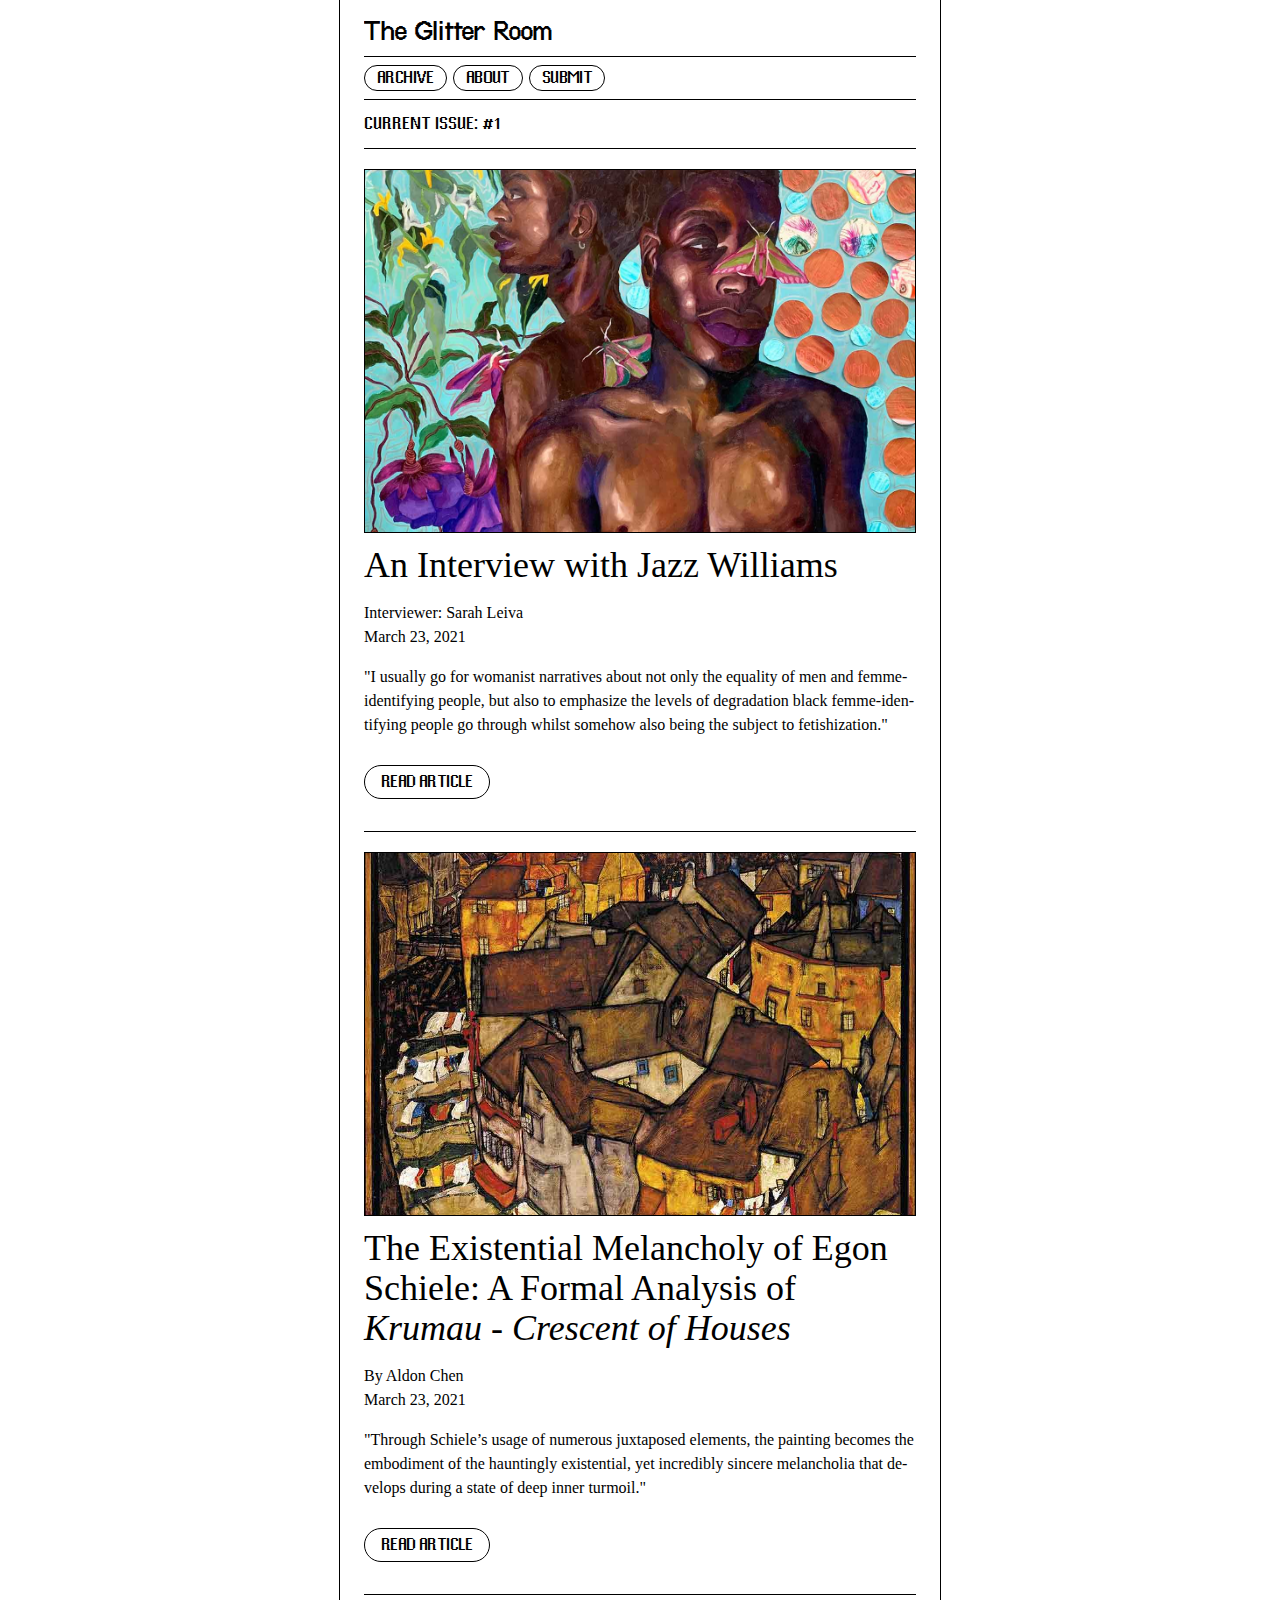
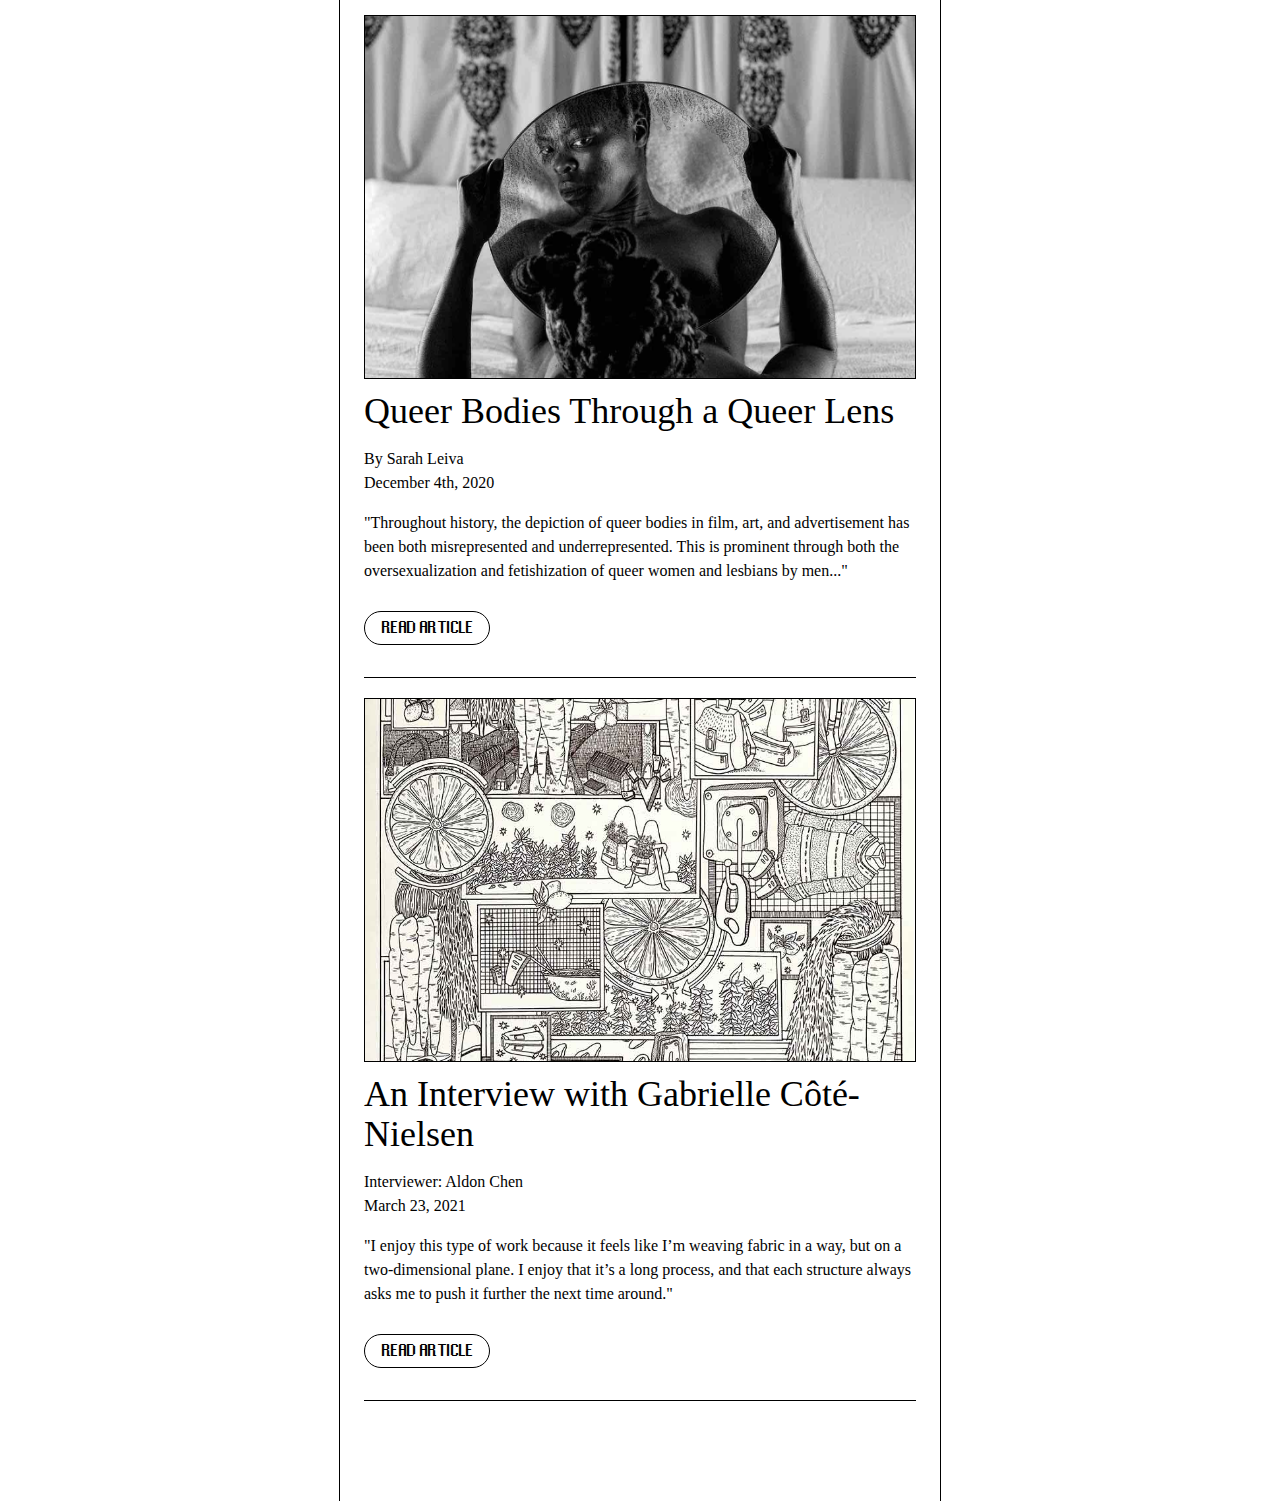
==== commit 1785a6dc: "Add files via upload" ====
--- a/index.html
+++ b/index.html
@@ -13,9 +13,9 @@
           <a class="logoLetterType" href="index.html">The Glitter Room</a>
         </div>
         <div class="topNavigationBarContainer">
-              <a class="topNavigationTextButton" href="index.html">ARCHIVE</a>
-              <a class="topNavigationTextButton" href="index.html">INFORMATION</a>
-              <a class="topNavigationTextButton" href="index.html">SUBMIT</a>
+              <a class="topNavigationTextButton" href="archive.html">ARCHIVE</a>
+              <a class="topNavigationTextButton" href="about.html">ABOUT</a>
+              <a class="topNavigationTextButton" href="comingSoon.html">SUBMIT</a>
         </div>
 
         <div class="contentPositioning">
@@ -28,7 +28,7 @@
             <p class="contentContainerTitle">An Interview with Jazz Williams</p>
             <p class="contentContainerCreator">Interviewer: Sarah Leiva<br>March 23, 2021</p>
             <p class="contentContainerDescription">
-              "I usually go for womanist narratives about not only the equality of men and femme-identifying people, but also to emphasize the levels of degradation black femme-identifying people go through whilst somehow also being the subject to fetishization.""
+              "I usually go for womanist narratives about not only the equality of men and femme-identifying people, but also to emphasize the levels of degradation black femme-identifying people go through whilst somehow also being the subject to fetishization."
 
             </p>
             <div class="buttonsContainer">
@@ -58,7 +58,7 @@
           </div>
 
           <div class="contentContainer">
-            <img src="An Interview with Gabrielle Cote-Nielsen/cover.jpg" alt="" class="contentCoverImage">
+            <img src="An Interview with Gabrielle Cote-Nielsen/1.jpg" alt="" class="contentCoverImage">
             <p class="contentContainerTitle">An Interview with Gabrielle Côté-Nielsen</p>
             <p class="contentContainerCreator">Interviewer: Aldon Chen<br>March 23, 2021</p>
             <p class="contentContainerDescription">
--- a/style.css
+++ b/style.css
@@ -188,6 +188,7 @@
 .articlePageAuthor {
   font-family: LiberationSerif-Regular;
   padding-bottom: 16px;
+  line-height: 24px;
 }
 
 .articlePageBody {
@@ -211,16 +212,8 @@
 
 .articleImageAlt {
   width: 100%;
+  height: 400px;
   object-fit: contain;
-  height: 400px;
-  background-color: black;
-  padding-top: 16px;
-  padding-bottom: 16px;
-  box-sizing: border-box;
-    -moz-box-sizing: border-box;
-    -webkit-box-sizing: border-box;
-    border: 1px solid black;
-
 }
 
 .informationHeader {
@@ -230,6 +223,71 @@
 
 .informationBody {
   font-size: 18px;
+}
+
+.teamMember {
+  font-family: MisterPixel;
+  font-size: 24px;
+}
+
+.teamMemberInfo {
+  font-family: LiberationSerif;
+  font-size: 16px;
+}
+
+.collapsibleContainer {
+  border: 1px solid black;
+  margin-bottom: 4px;
+}
+
+.collapsible {
+  background-color: white;
+  color: black;
+  cursor: pointer;
+  padding: 18px;
+  width: 100%;
+  border: none;
+  text-align: left;
+  font-size: 16px;
+  font-family: MisterPixel;
+}
+
+.collapsible:after {
+  content: '\002B';
+  color: black;
+  font-weight: bold;
+  float: right;
+  margin-left: 5px;
+}
+
+.active:after {
+  content: "\2212";
+}
+
+.content {
+  padding: 0 18px;
+  max-height: 0;
+  overflow: hidden;
+  transition: max-height 0.2s ease-out;
+  background-color: white;
+}
+
+.lastCollapsible {
+  border-bottom: 1px solid black;
+}
+
+.archiveLink {
+  display: block;
+  padding-top: 8px;
+  color: black;
+  font-family: LiberationSerif;
+  font-size: 16px;
+  text-decoration: none;
+  line-height: 24px;
+}
+
+.archiveLink:hover {
+  color: blue;
 }
 
 
